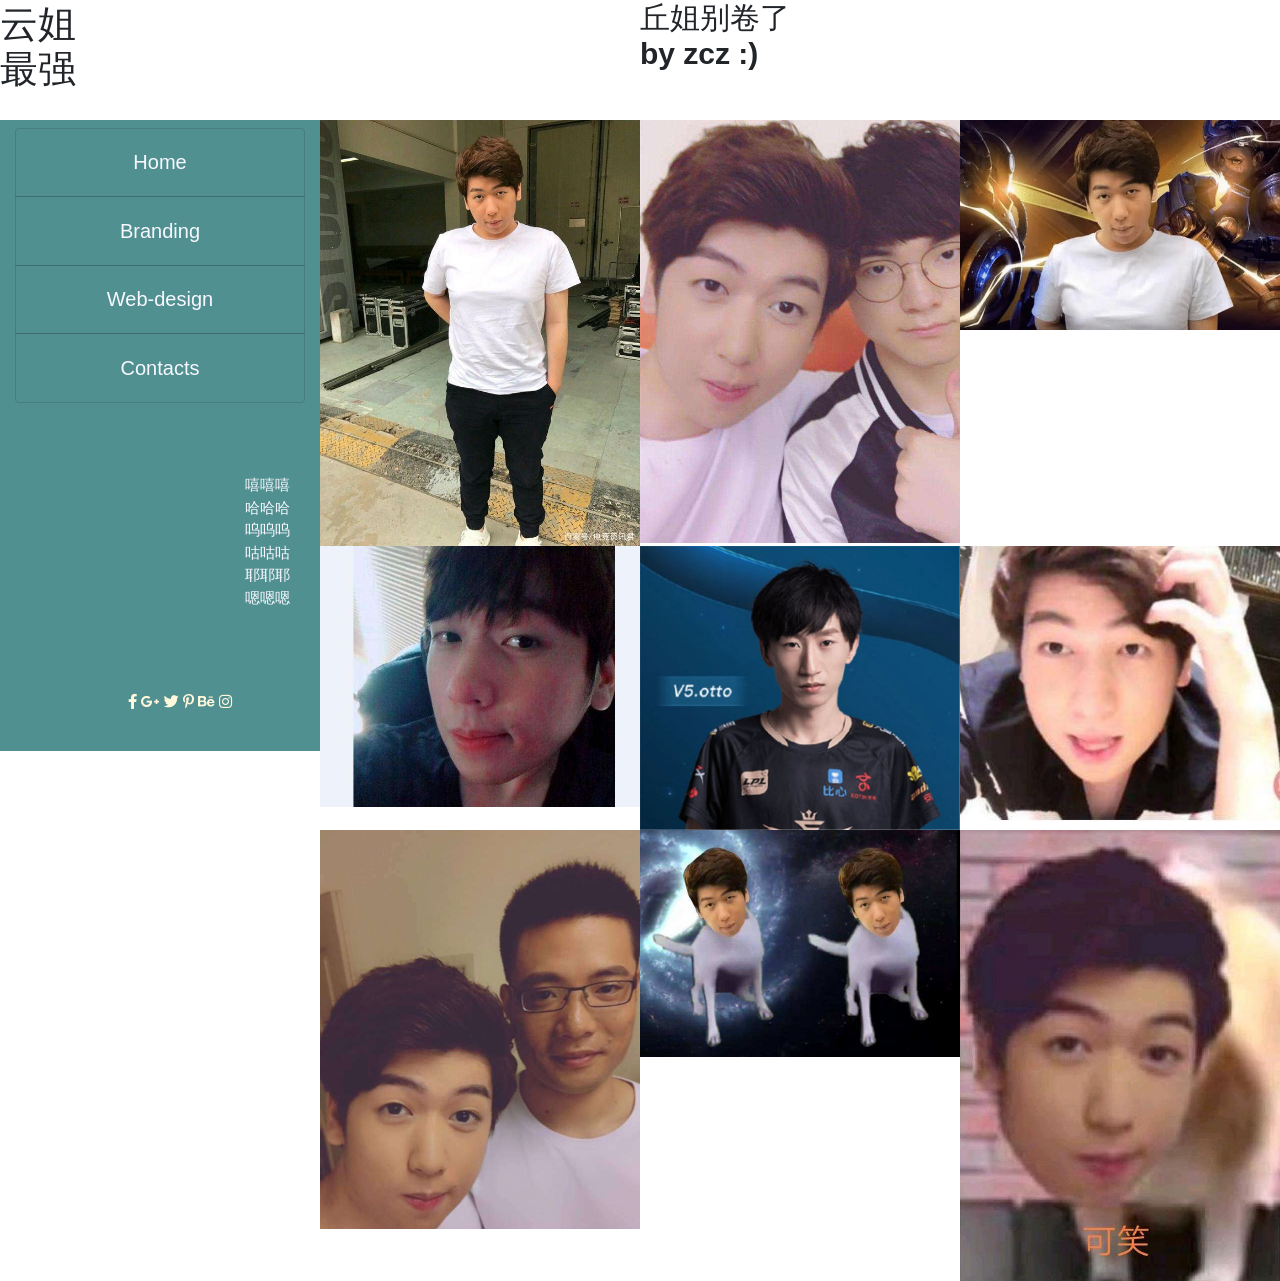
==== index.html @ 4273ead5 "dd" ====
<!DOCTYPE html>
<html>
  <head>
    <title>Branding</title>
    <meta charset="UTF-8">
    <meta name="viewport" content="width=device-width, initial-scale=1">
    <link rel="stylesheet" href="style.css">
    <link rel="stylesheet" href="https://cdnjs.cloudflare.com/ajax/libs/font-awesome/4.7.0/css/font-awesome.min.css">
    <link rel="stylesheet" href="https://use.fontawesome.com/releases/v5.0.12/css/all.css"
     integrity="sha384-G0fIWCsCzJIMAVNQPfjH08cyYaUtMwjJwqiRKxxE/rx96Uroj1BtIQ6MLJuheaO9" crossorigin="anonymous">
     <link href="https://fonts.googleapis.com/css?family=Lato" rel="stylesheet">
     <link rel="stylesheet" href="https://www.w3schools.com/w3css/4/w3.css">
     <link rel="stylesheet" href="https://maxcdn.bootstrapcdn.com/bootstrap/4.1.3/css/bootstrap.min.css">
    <script src="https://ajax.googleapis.com/ajax/libs/jquery/3.3.1/jquery.min.js"></script>
    <script src="https://cdnjs.cloudflare.com/ajax/libs/popper.js/1.14.3/umd/popper.min.js"></script>
    <script src="https://maxcdn.bootstrapcdn.com/bootstrap/4.1.3/js/bootstrap.min.js"></script>
    </head>
    <body>
      <div class="w3-row">
        <div class="w3-half"><h1 class="text-left"> 云姐 <br>最强</h1></div>
        <div class="w3-half"><h2>丘姐别卷了<br><b>by zcz :)</b></h2></div>
      </div>
      <div class="w3-row">
        <div class="w3-quarter">
          <br>
            <div class="menu">
             <nav class="navbar">
               <ul class="navbar-nav list-group">
                  <li class="nav-item text-center list-group-item">
                      <a class="nav-link" href="#">Home</a>
                  </li>
                  <li class="nav-item text-center list-group-item">
                      <a class="nav-link" href="#">Branding</a>
                  </li>
                  <li class="nav-item text-center list-group-item">
                      <a class="nav-link" href="#">Web-design</a>
                  </li>
                  <li class="nav-item text-center list-group-item">
                      <a class="nav-link" href="#">Contacts</a>
                  </li>
               </ul>
            </nav>
           <ul class="site-links">
             <li class="text-right">
                 <a href="#">嘻嘻嘻</a>
             </li>
             <li class="text-right">
                 <a href="#">哈哈哈</a>
             </li>
             <li class="text-right">
                 <a href="#">呜呜呜</a>
             </li>
             <li class="text-right">
                 <a href="#">咕咕咕</a>
             </li>
             <li class="text-right">
                 <a href="#">耶耶耶</a>
             </li>
             <li class="text-right">
                 <a href="#">嗯嗯嗯</a>
             </li>
           </ul>
           <br>
           <br>
           <br>
           <ul class="social text-center">
             <li> <a href="#"><i class="fab fa-facebook-f"></i></a>
             </li>
             <li> <a href="#"><i class="fab fa-google-plus-g"></i></a>
             </li>
             <li> <a href="#"><i class="fab fa-twitter"></i></a>
             </li>
             <li> <a href="#"><i class="fab fa-pinterest-p"></i></a>
             </li>
             <li> <a href="#"><i class="fab fa-behance"></i></a>
             </li>
             <li> <a href="#"><i class="fab fa-instagram"></i></a>
             </li>
           </ul>
           <br>
         </div>
        </div>
        <div class="w3-rest">
          <br>
             <div class="w3-row">
                 <div class="w3-col s4">
                   <img src="images/1.jpeg">
                 </div>
                 <div class="w3-col s4">
                   <img src="images/2.jpeg">
                 </div>
                 <div class="w3-col s4">
                   <img src="images/3.jpeg">
                 </div>
             </div>
             <div class="w3-row">
                 <div class="w3-col s4">
                   <img src="images/5.jpeg">
                 </div>
                 <div class="w3-col s4 bg">
                    <img src="images/12.jpeg">
                 </div>
                 <div class="w3-col s4">
                   <img src="images/8.jpeg">
                 </div>
             </div>
             <div class="w3-row">
                 <div class="w3-col s4">
                   <img src="images/7.jpeg">
                 </div>
                 <div class="w3-col s4">
                   <img src="images/10.jpeg">
                 </div>
                 <div class="w3-col s4">
                   <img src="images/9.jpeg">
                 </div>
             </div>
        </div>
      </div>
    </body>
  </html>
---- style.css ----
.menu {
  background-color: #519090;
}

.menu .navbar-nav a{
  color: ghostwhite!important;
  font-size: 20px;
}

.nav-item{
  padding: 1%;
}

.navbar-nav{
      width: 100%;
}

h1 {
  font-family: 'Lato', sans-serif!important;
}

.list-group-item{
  background-color: transparent!important;
}

.list-group-item:hover {
  background-color: #82B5B5!important;
  border-radius: 3px;
  color: floralwhite!important;
}

.site-links li {
  display: block;
}

.site-links {
  padding-top: 20%;
}

.site-links a{
  color: ghostwhite;
  padding-right: 30px;
  padding-top: 7%;

}

.site-links a:hover{
  text-decoration: none;
  color:floralwhite;;
}

.social li {
  display: inline;
}

.social li a{
  color: antiquewhite!important;
  text-decoration: underline;
}

.social li a {
  color: cornsilk!important;
}

img{
  width: 100%;
}


.col, .col-1, .col-10, .col-11, .col-12, .col-2, .col-3, .col-4, .col-5, .col-6, .col-7, .col-8, .col-9, .col-auto, .col-lg, .col-lg-1, .col-lg-10, .col-lg-11, .col-lg-12, .col-lg-2, .col-lg-3, .col-lg-4, .col-lg-5, .col-lg-6, .col-lg-7, .col-lg-8, .col-lg-9, .col-lg-auto, .col-md, .col-md-1, .col-md-10, .col-md-11, .col-md-12, .col-md-2, .col-md-3, .col-md-4, .col-md-5, .col-md-6, .col-md-7, .col-md-8, .col-md-9, .col-md-auto, .col-sm, .col-sm-1, .col-sm-10, .col-sm-11, .col-sm-12, .col-sm-2, .col-sm-3, .col-sm-4, .col-sm-5, .col-sm-6, .col-sm-7, .col-sm-8, .col-sm-9, .col-sm-auto, .col-xl, .col-xl-1, .col-xl-10, .col-xl-11, .col-xl-12, .col-xl-2, .col-xl-3, .col-xl-4, .col-xl-5, .col-xl-6, .col-xl-7, .col-xl-8, .col-xl-9, .col-xl-auto {
    position: relative;
    width: 100%;
    min-height: 1px;
    padding-right: 0!important;
    padding-left: 0!important;
  }

.bg{
  background-image: url(images/11.jpeg);
  background-size: cover;
  background-repeat: no-repeat;
}

.text li{
  display: inline;
}
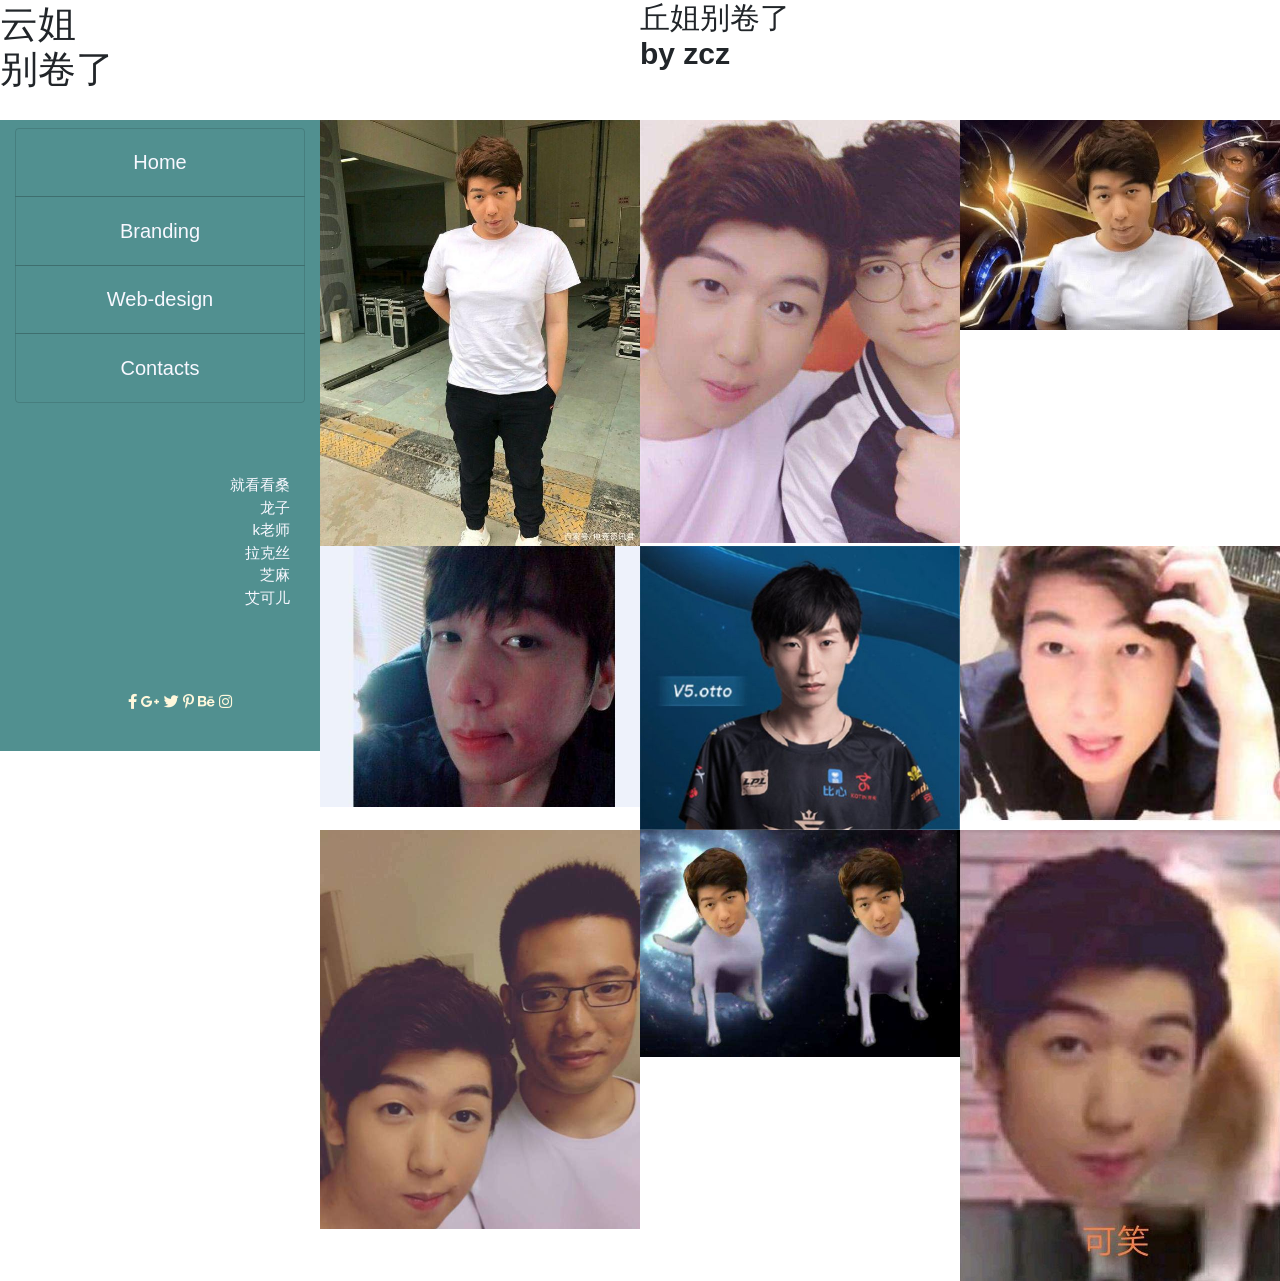
==== commit 0b2f219c: "啊" ====
--- a/index.html
+++ b/index.html
@@ -17,8 +17,8 @@
     </head>
     <body>
       <div class="w3-row">
-        <div class="w3-half"><h1 class="text-left"> 云姐 <br>最强</h1></div>
-        <div class="w3-half"><h2>丘姐别卷了<br><b>by zcz :)</b></h2></div>
+        <div class="w3-half"><h1 class="text-left"> 云姐 <br>别卷了</h1></div>
+        <div class="w3-half"><h2>丘姐别卷了<br><b>by zcz </b></h2></div>
       </div>
       <div class="w3-row">
         <div class="w3-quarter">
@@ -42,22 +42,22 @@
             </nav>
            <ul class="site-links">
              <li class="text-right">
-                 <a href="#">嘻嘻嘻</a>
+                 <a href="https://space.bilibili.com/223236400?from=search&seid=7086170392234577329&spm_id_from=333.337.0.0">就看看桑</a>
              </li>
              <li class="text-right">
-                 <a href="#">哈哈哈</a>
+                 <a href="#">龙子</a>
              </li>
              <li class="text-right">
-                 <a href="#">呜呜呜</a>
+                 <a href="#">k老师</a>
              </li>
              <li class="text-right">
-                 <a href="#">咕咕咕</a>
+                 <a href="#">拉克丝</a>
              </li>
              <li class="text-right">
-                 <a href="#">耶耶耶</a>
+                 <a href="#">芝麻</a>
              </li>
              <li class="text-right">
-                 <a href="#">嗯嗯嗯</a>
+                 <a href="#">艾可儿</a>
              </li>
            </ul>
            <br>
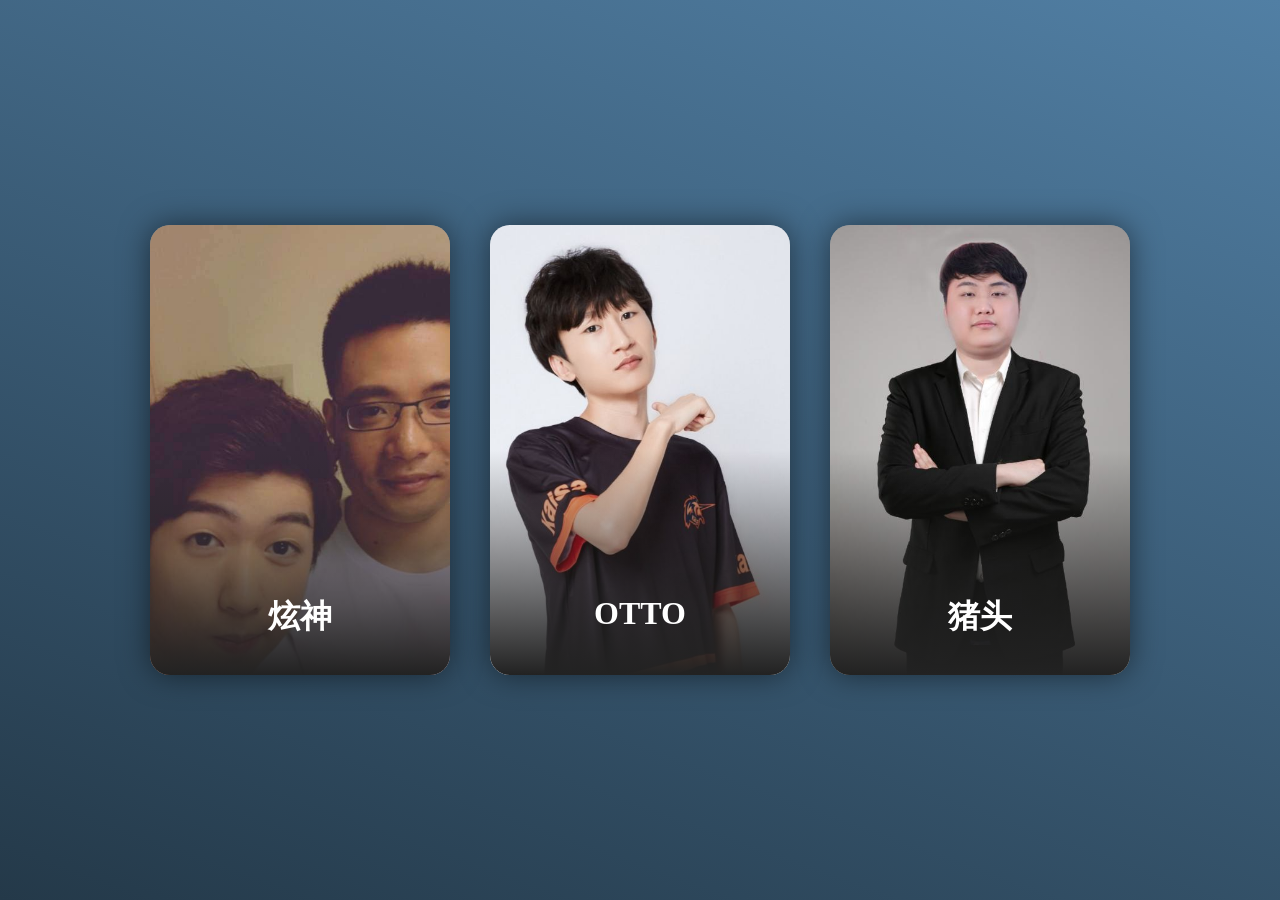
==== commit e19e7f75: "hh" ====
--- a/index.html
+++ b/index.html
@@ -1,121 +1,36 @@
 <!DOCTYPE html>
 <html>
-  <head>
-    <title>Branding</title>
-    <meta charset="UTF-8">
-    <meta name="viewport" content="width=device-width, initial-scale=1">
-    <link rel="stylesheet" href="style.css">
-    <link rel="stylesheet" href="https://cdnjs.cloudflare.com/ajax/libs/font-awesome/4.7.0/css/font-awesome.min.css">
-    <link rel="stylesheet" href="https://use.fontawesome.com/releases/v5.0.12/css/all.css"
-     integrity="sha384-G0fIWCsCzJIMAVNQPfjH08cyYaUtMwjJwqiRKxxE/rx96Uroj1BtIQ6MLJuheaO9" crossorigin="anonymous">
-     <link href="https://fonts.googleapis.com/css?family=Lato" rel="stylesheet">
-     <link rel="stylesheet" href="https://www.w3schools.com/w3css/4/w3.css">
-     <link rel="stylesheet" href="https://maxcdn.bootstrapcdn.com/bootstrap/4.1.3/css/bootstrap.min.css">
-    <script src="https://ajax.googleapis.com/ajax/libs/jquery/3.3.1/jquery.min.js"></script>
-    <script src="https://cdnjs.cloudflare.com/ajax/libs/popper.js/1.14.3/umd/popper.min.js"></script>
-    <script src="https://maxcdn.bootstrapcdn.com/bootstrap/4.1.3/js/bootstrap.min.js"></script>
-    </head>
-    <body>
-      <div class="w3-row">
-        <div class="w3-half"><h1 class="text-left"> 云姐 <br>别卷了</h1></div>
-        <div class="w3-half"><h2>丘姐别卷了<br><b>by zcz </b></h2></div>
-      </div>
-      <div class="w3-row">
-        <div class="w3-quarter">
-          <br>
-            <div class="menu">
-             <nav class="navbar">
-               <ul class="navbar-nav list-group">
-                  <li class="nav-item text-center list-group-item">
-                      <a class="nav-link" href="#">Home</a>
-                  </li>
-                  <li class="nav-item text-center list-group-item">
-                      <a class="nav-link" href="#">Branding</a>
-                  </li>
-                  <li class="nav-item text-center list-group-item">
-                      <a class="nav-link" href="#">Web-design</a>
-                  </li>
-                  <li class="nav-item text-center list-group-item">
-                      <a class="nav-link" href="#">Contacts</a>
-                  </li>
-               </ul>
-            </nav>
-           <ul class="site-links">
-             <li class="text-right">
-                 <a href="https://space.bilibili.com/223236400?from=search&seid=7086170392234577329&spm_id_from=333.337.0.0">就看看桑</a>
-             </li>
-             <li class="text-right">
-                 <a href="#">龙子</a>
-             </li>
-             <li class="text-right">
-                 <a href="#">k老师</a>
-             </li>
-             <li class="text-right">
-                 <a href="#">拉克丝</a>
-             </li>
-             <li class="text-right">
-                 <a href="#">芝麻</a>
-             </li>
-             <li class="text-right">
-                 <a href="#">艾可儿</a>
-             </li>
-           </ul>
-           <br>
-           <br>
-           <br>
-           <ul class="social text-center">
-             <li> <a href="#"><i class="fab fa-facebook-f"></i></a>
-             </li>
-             <li> <a href="#"><i class="fab fa-google-plus-g"></i></a>
-             </li>
-             <li> <a href="#"><i class="fab fa-twitter"></i></a>
-             </li>
-             <li> <a href="#"><i class="fab fa-pinterest-p"></i></a>
-             </li>
-             <li> <a href="#"><i class="fab fa-behance"></i></a>
-             </li>
-             <li> <a href="#"><i class="fab fa-instagram"></i></a>
-             </li>
-           </ul>
-           <br>
-         </div>
-        </div>
-        <div class="w3-rest">
-          <br>
-             <div class="w3-row">
-                 <div class="w3-col s4">
-                   <img src="images/1.jpeg">
-                 </div>
-                 <div class="w3-col s4">
-                   <img src="images/2.jpeg">
-                 </div>
-                 <div class="w3-col s4">
-                   <img src="images/3.jpeg">
-                 </div>
-             </div>
-             <div class="w3-row">
-                 <div class="w3-col s4">
-                   <img src="images/5.jpeg">
-                 </div>
-                 <div class="w3-col s4 bg">
-                    <img src="images/12.jpeg">
-                 </div>
-                 <div class="w3-col s4">
-                   <img src="images/8.jpeg">
-                 </div>
-             </div>
-             <div class="w3-row">
-                 <div class="w3-col s4">
-                   <img src="images/7.jpeg">
-                 </div>
-                 <div class="w3-col s4">
-                   <img src="images/10.jpeg">
-                 </div>
-                 <div class="w3-col s4">
-                   <img src="images/9.jpeg">
-                 </div>
-             </div>
-        </div>
-      </div>
-    </body>
-  </html>
+
+<head>
+    <meta http-equiv="content-type" content="text/html; charset=utf-8">
+    <meta name="viewport" content="width=device-width,initial-scale=1,maximum-scale=1,user-scalable=no">
+
+    <title>人物介绍卡片</title>
+    <link rel="stylesheet" href="css/hhh.css">
+</head>
+
+<body>
+    <div class="card">
+        <div class="photo"><img src="images/xuan.jpeg" alt=""></div>
+        <h1>炫神</h1>
+        <h2>“炫狗”许昊龙</h2>
+        <p>许昊男同，福州十六中毕业</p>
+        <a href="#">了解更多</a>
+    </div>
+    <div class="card">
+        <div class="photo"><img src="images/otto.jpeg" alt=""></div>
+        <h1>OTTO</h1>
+        <h2>“吉吉国王”猴国玉</h2>
+        <p>otto，前lol职业选手，亲🐴爆炸</p>
+        <a href="#">了解更多</a>
+    </div>
+    <div class="card">
+        <div class="photo"><img src="images/zhu.jpeg" alt=""></div>
+        <h1>猪头</h1>
+        <h2>“猪头”腾阳少主</h2>
+        <p>猪猪在哪里呀猪猪在哪里，猪猪在那普陀区的监狱里</p>
+        <a href="#">了解更多</a>
+    </div>
+</body>
+
+</html>
--- a/css/hhh.css
+++ b/css/hhh.css
@@ -0,0 +1,107 @@
+*{
+    /* 初始化 */
+    margin: 0;
+    padding: 0;
+}
+body{
+    /* 100%窗口高度 */
+    height: 100vh;
+    /* 弹性布局 水平+垂直居中 */
+    display: flex;
+    justify-content: center;
+    align-items: center;
+    /* 渐变背景 */
+    background: linear-gradient(200deg,#517fa4,#243949);
+}
+.card{
+    /* 相对定位 */
+    position: relative;
+    width: 300px;
+    height: 450px;
+    margin: 20px;
+    background-color: #758a99;
+    border-radius: 20px;
+    /* 溢出隐藏 */
+    overflow: hidden;
+    /* 弹性布局 */
+    display: flex;
+    /* 元素纵向排列 */
+    flex-direction: column;
+    /* 居中 */
+    align-items: center;
+    color: #fff;
+    /* 阴影 */
+    box-shadow: 0 0 30px rgba(0,0,0,0.5);
+    /* 不让其被挤压 */
+    flex-shrink: 0;
+}
+.card .photo img{
+    width: 100%;
+    height: 100%;
+    /* 保持原有尺寸比例，裁切长边 */
+    object-fit: cover;
+}
+/* 默认大图 */
+.card .photo{
+    /* 绝对定位 */
+    position: absolute;
+    top: 0;
+    width: 100%;
+    height: 100%;
+    border-radius: 0%;
+    overflow: hidden;
+    /* 动画过渡 */
+    transition: 0.5s;
+}
+/* 鼠标移入变小图 */
+.card:hover .photo{
+    top: 30px;
+    width: 120px;
+    height: 120px;
+    border-radius: 50%;
+    box-shadow: 0 0 20px rgba(0,0,0,0.8);
+}
+/* 这里加个黑色到透明的渐变背景，可以更好的看清楚名字 */
+.card .photo::before{
+    content: "";
+    position: absolute;
+    width: 100%;
+    height: 100%;
+    background: linear-gradient(to bottom,transparent 50%,#222);
+}
+.card h1{
+    position: absolute;
+    top: 370px;
+    transition: 0.5s;
+}
+.card:hover h1{
+    top: 170px;
+}
+.card h2{
+    margin-top: 220px;
+    width: 80%;
+    border-bottom: 1px solid rgba(255,255,255,0.3);
+    font-size: 20px;
+    text-align: center;
+    margin-bottom: 20px;
+    padding-bottom: 20px;
+}
+.card p{
+    width: 90%;
+    text-indent: 32px;
+    font-size: 16px;
+    margin-bottom: 15px;
+    line-height: 30px;
+}
+.card a{
+    font-size: 14px;
+    color: rgba(255,255,255,0.8);
+    text-decoration: none;
+    border: 1px solid rgba(255,255,255,0.5);
+    padding: 8px 32px;
+    border-radius: 8px;
+}
+.card a:hover{
+    color: #fff;
+    background-color: rgba(255,255,255,0.2);
+}
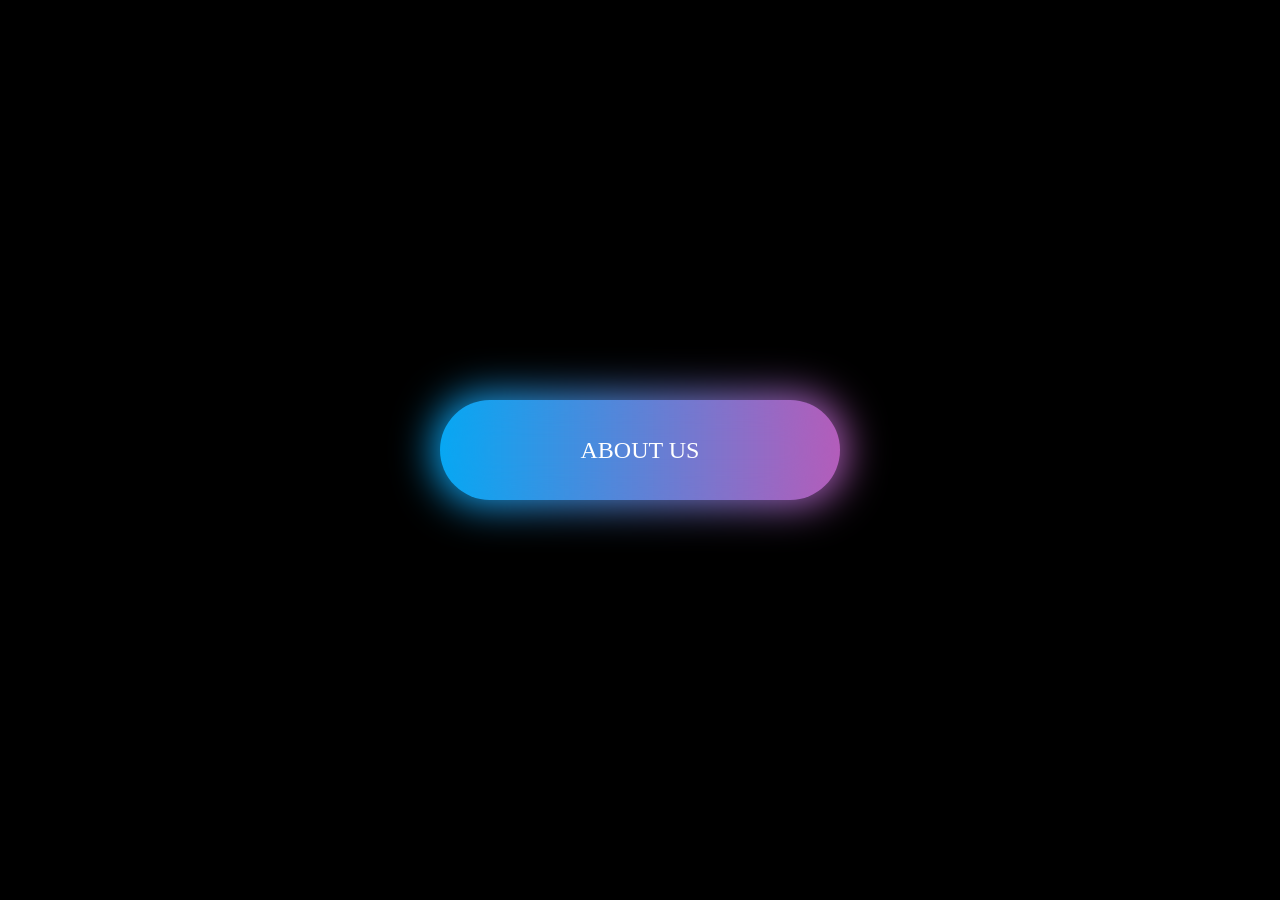
==== commit f5d91584: "哈哈" ====
--- a/index.html
+++ b/index.html
@@ -1,36 +1,16 @@
-<!DOCTYPE html>
-<html>
-
-<head>
-    <meta http-equiv="content-type" content="text/html; charset=utf-8">
-    <meta name="viewport" content="width=device-width,initial-scale=1,maximum-scale=1,user-scalable=no">
-
-    <title>人物介绍卡片</title>
-    <link rel="stylesheet" href="css/hhh.css">
-</head>
-
-<body>
-    <div class="card">
-        <div class="photo"><img src="images/xuan.jpeg" alt=""></div>
-        <h1>炫神</h1>
-        <h2>“炫狗”许昊龙</h2>
-        <p>许昊男同，福州十六中毕业</p>
-        <a href="#">了解更多</a>
-    </div>
-    <div class="card">
-        <div class="photo"><img src="images/otto.jpeg" alt=""></div>
-        <h1>OTTO</h1>
-        <h2>“吉吉国王”猴国玉</h2>
-        <p>otto，前lol职业选手，亲🐴爆炸</p>
-        <a href="#">了解更多</a>
-    </div>
-    <div class="card">
-        <div class="photo"><img src="images/zhu.jpeg" alt=""></div>
-        <h1>猪头</h1>
-        <h2>“猪头”腾阳少主</h2>
-        <p>猪猪在哪里呀猪猪在哪里，猪猪在那普陀区的监狱里</p>
-        <a href="#">了解更多</a>
-    </div>
-</body>
-
+<!DOCTYPE html>
+<html>
+
+<head>
+    <meta http-equiv="content-type" content="text/html; charset=utf-8">
+    <meta name="viewport" content="width=device-width,initial-scale=1,maximum-scale=1,user-scalable=no">
+
+    <title>欢迎访问</title>
+    <link rel="stylesheet" href="/css/button.css">
+</head>
+
+<body>
+    <a href="/about.html">about us</a>
+</body>
+
 </html>
--- a/css/button.css
+++ b/css/button.css
@@ -0,0 +1,67 @@
+*{
+    /* 初始化 取消页面的内外边距 */
+    margin: 0;
+    padding: 0;
+}
+body{
+    /* 弹性布局 让页面元素水平、垂直居中 */
+    display: flex;
+    justify-content: center;
+    align-items: center;
+    /* 设置body高度为100%窗口高度 */
+    height: 100vh;
+    background: #000;
+}
+a{
+    /* 相对定位 */
+    position: relative;
+    width: 400px;
+    height: 100px;
+    line-height: 100px;
+    text-align: center;
+    text-decoration: none;
+    text-transform: uppercase;
+    font-size: 24px;
+    color: #fff;
+    /* 渐变背景 */
+    background: linear-gradient(to right,#03a9f4,#f441a5,#ffeb3b,#09a8f4);
+    /* 背景渐变色大小 */
+    background-size: 400%;
+    /* 圆角 */
+    border-radius: 50px;
+    z-index: 1;
+}
+/* 发光效果 */
+a::before{
+    content: "";
+    position: absolute;
+    top: -5px;
+    left: -5px;
+    bottom: -5px;
+    right: -5px;
+    /* 渐变背景 */
+    background: linear-gradient(to right,#03a9f4,#f441a5,#ffeb3b,#09a8f4);
+    /* 背景渐变色大小 */
+    background-size: 400%;
+    /* 圆角 */
+    border-radius: 50px;
+    /* 位于按钮之下 */
+    z-index: -1;
+    /* 设置模糊度 显示发光效果 */
+    filter: blur(20px);
+}
+/* 鼠标移入执行动画 */
+a:hover{
+    /* 动画：名称 时间 infinite是无限次播放 */
+    animation: streamer 8s infinite;
+}
+a:hover::before{
+    animation: streamer 8s infinite;
+}
+/* 接下来定义动画 */
+@keyframes streamer{
+    100%{
+        /* 背景位置 */
+        background-position: -400% 0;
+    }
+}
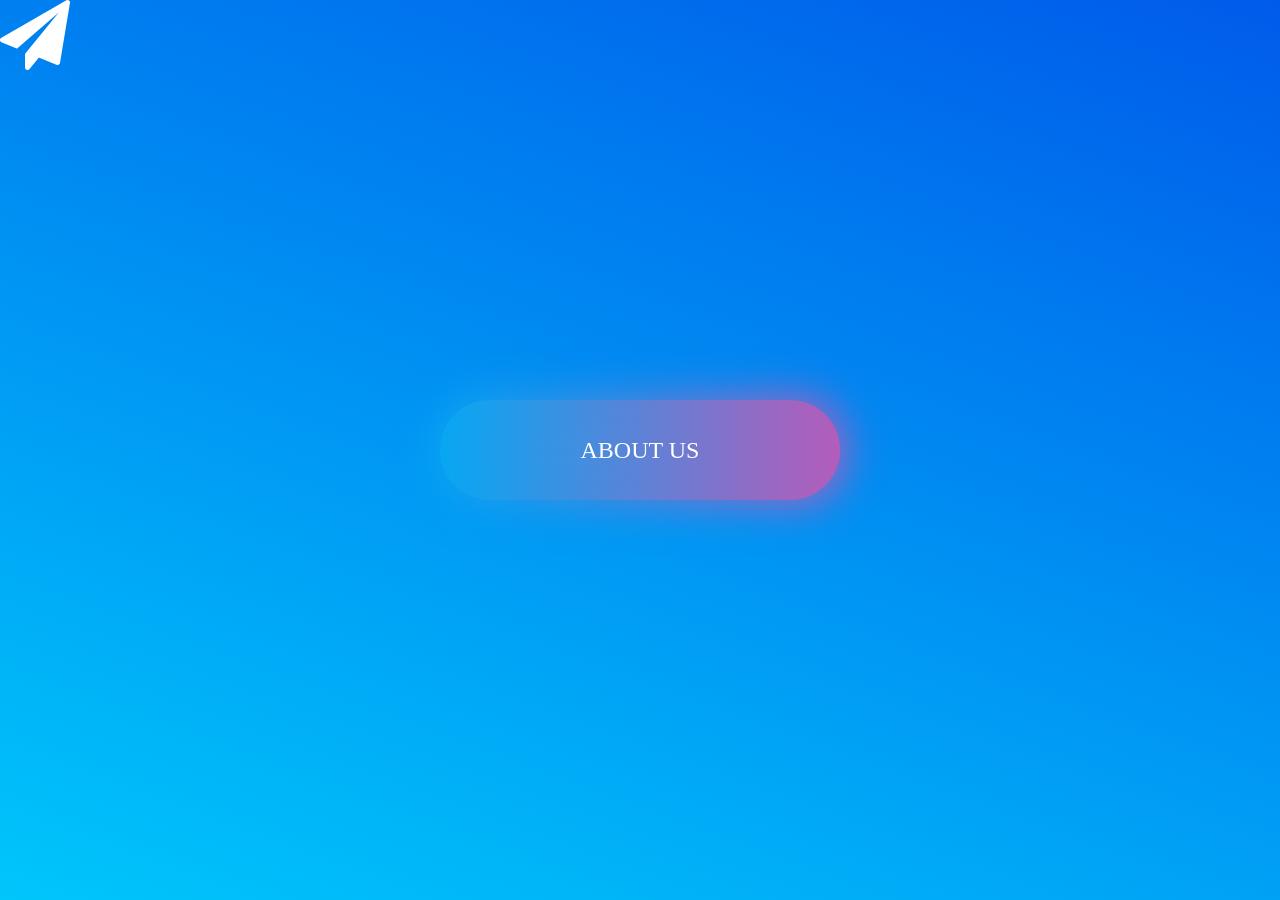
==== commit b1c58b56: "hh" ====
--- a/index.html
+++ b/index.html
@@ -6,11 +6,44 @@
     <meta name="viewport" content="width=device-width,initial-scale=1,maximum-scale=1,user-scalable=no">
 
     <title>欢迎访问</title>
-    <link rel="stylesheet" href="/css/button.css">
+
+    <link href="https://cdn.bootcdn.net/ajax/libs/font-awesome/4.7.0/css/font-awesome.min.css" rel="stylesheet">
+    <link rel="stylesheet" href="css/button.css">
+    <link rel="stylesheet" href="css/plane.css">
+
 </head>
 
 <body>
-    <a href="/about.html">about us</a>
+
+    <div id="plane">
+        <i class="fa fa-paper-plane" aria-hidden="true"></i>
+    </div>
+    <script>
+        let plane = document.getElementById('plane');
+        let deg = 0, ex = 0, ey = 0, vx = 0, vy = 0, count = 0;
+        window.addEventListener('mousemove', (e) => {
+            ex = e.x - plane.offsetLeft - plane.clientWidth / 2;
+            ey = e.y - plane.offsetTop - plane.clientHeight / 2;
+            deg = 360 * Math.atan(ey / ex) / (2 * Math.PI) + 45;
+            if (ex < 0) {
+                deg += 180;
+            }
+            count = 0;
+        })
+        function draw() {
+            plane.style.transform = 'rotate(' + deg + 'deg)';
+            if (count < 100) {
+                vx += ex / 100;
+                vy += ey / 100;
+            }
+            plane.style.left = vx + 'px';
+            plane.style.top = vy + 'px';
+            count++;
+        }
+        setInterval(draw, 1);
+    </script>
+
+    <a href="about.html">about us</a>
 </body>
 
 </html>
--- a/css/plane.css
+++ b/css/plane.css
@@ -0,0 +1,21 @@
+*{
+    /* 初始化 */
+    margin: 0;
+    padding: 0;
+}
+body{
+    /* 100%窗口高度 */
+    height: 100vh;
+    /* 渐变背景 */
+    background: linear-gradient(200deg,#005bea,#00c6fb);
+}
+#plane{
+    color: #fff;
+    font-size: 70px;
+    /* 绝对定位 */
+    position: absolute;
+    /* 弹性布局 水平+垂直居中 */
+    display: flex;
+    justify-content: center;
+    align-items: center;
+}
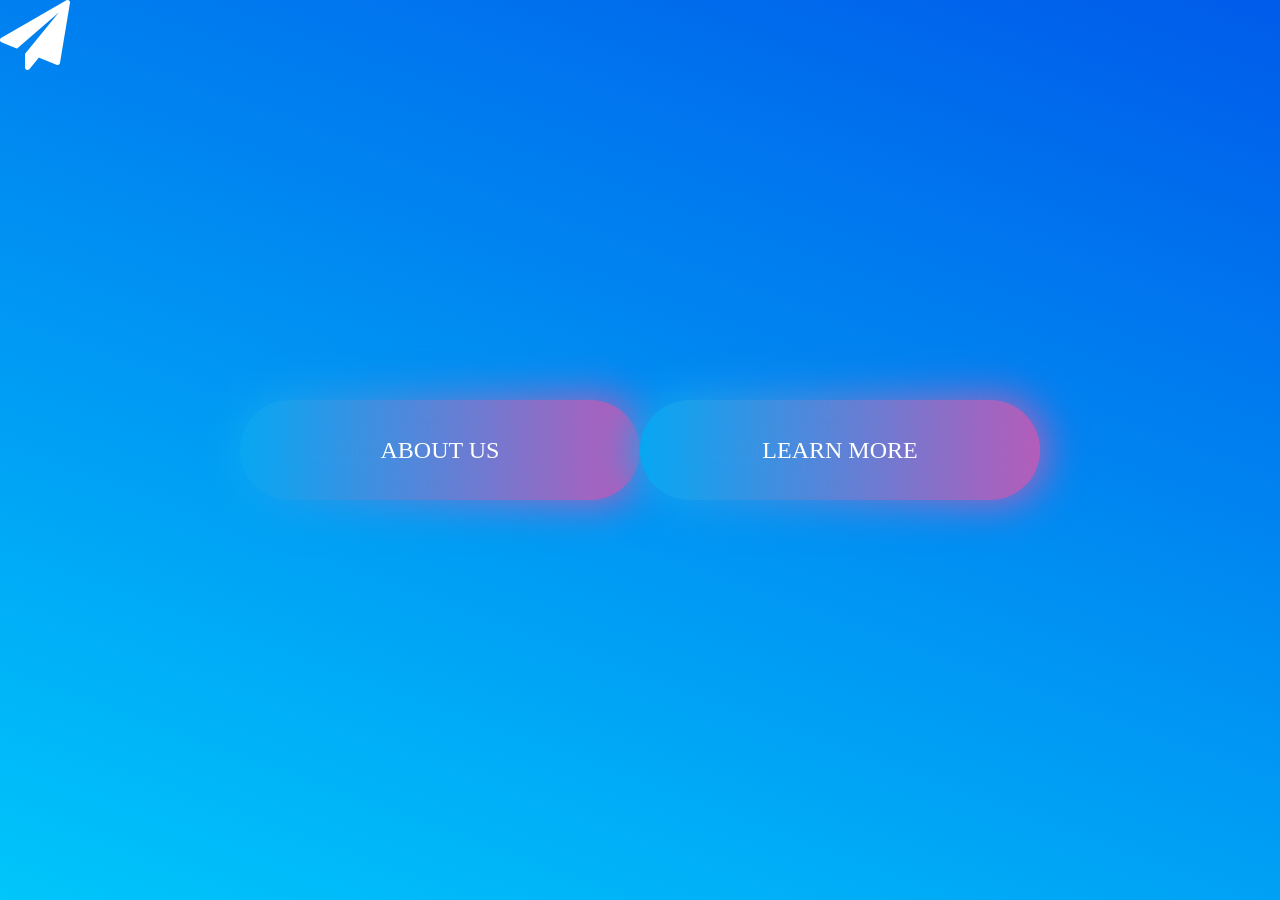
==== commit 12aceb28: "add web index" ====
--- a/index.html
+++ b/index.html
@@ -26,7 +26,7 @@
             ey = e.y - plane.offsetTop - plane.clientHeight / 2;
             deg = 360 * Math.atan(ey / ex) / (2 * Math.PI) + 45;
             if (ex < 0) {
-                deg += 180;
+                deg += 200;
             }
             count = 0;
         })
@@ -44,6 +44,7 @@
     </script>
 
     <a href="about.html">about us</a>
+    <a href="about.html">learn more</a>
 </body>
 
 </html>
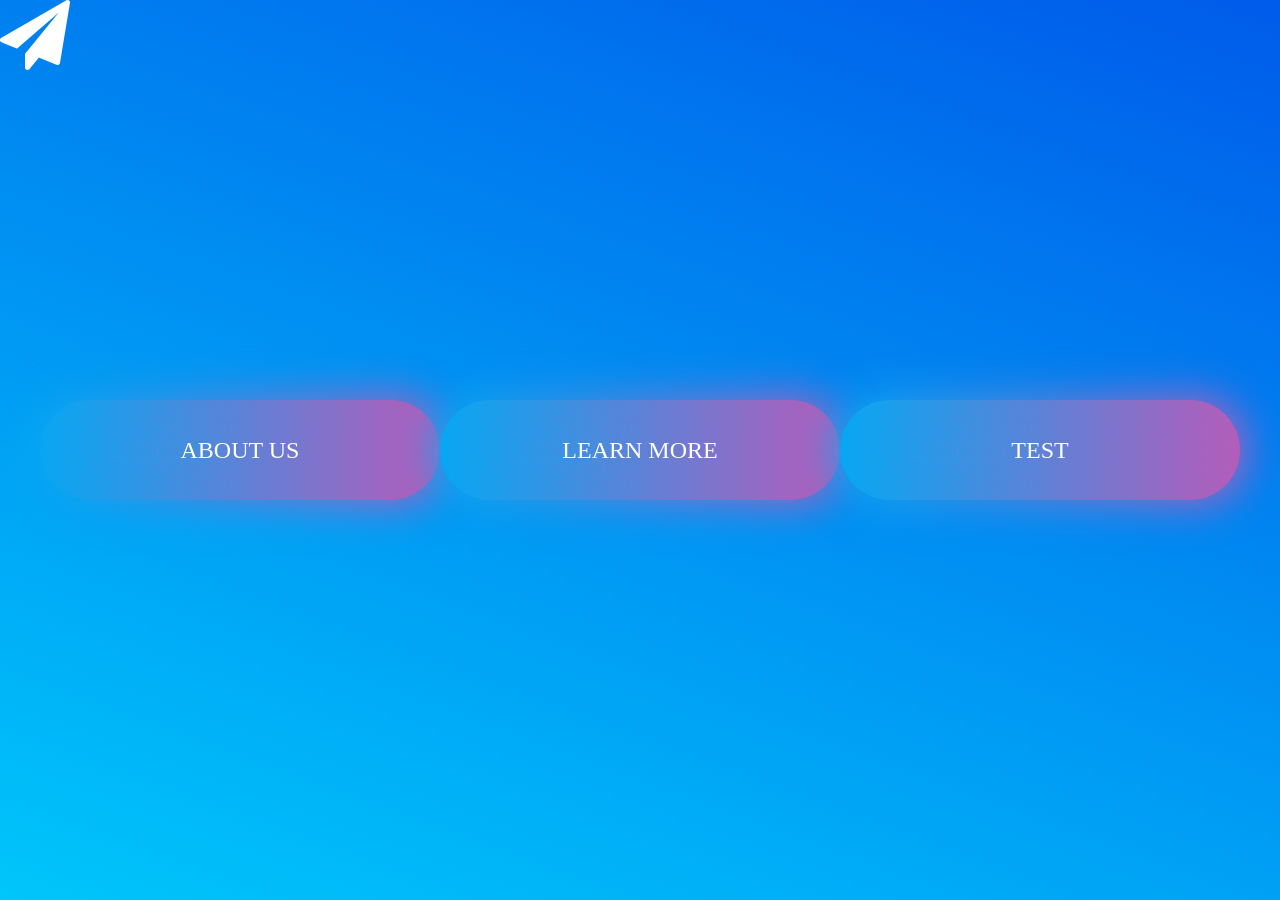
==== commit 8fb0ad07: "test" ====
--- a/index.html
+++ b/index.html
@@ -45,6 +45,7 @@
 
     <a href="about.html">about us</a>
     <a href="about.html">learn more</a>
+    <a href="./test/portfolio-single.html"> test </a>
 </body>
 
 </html>
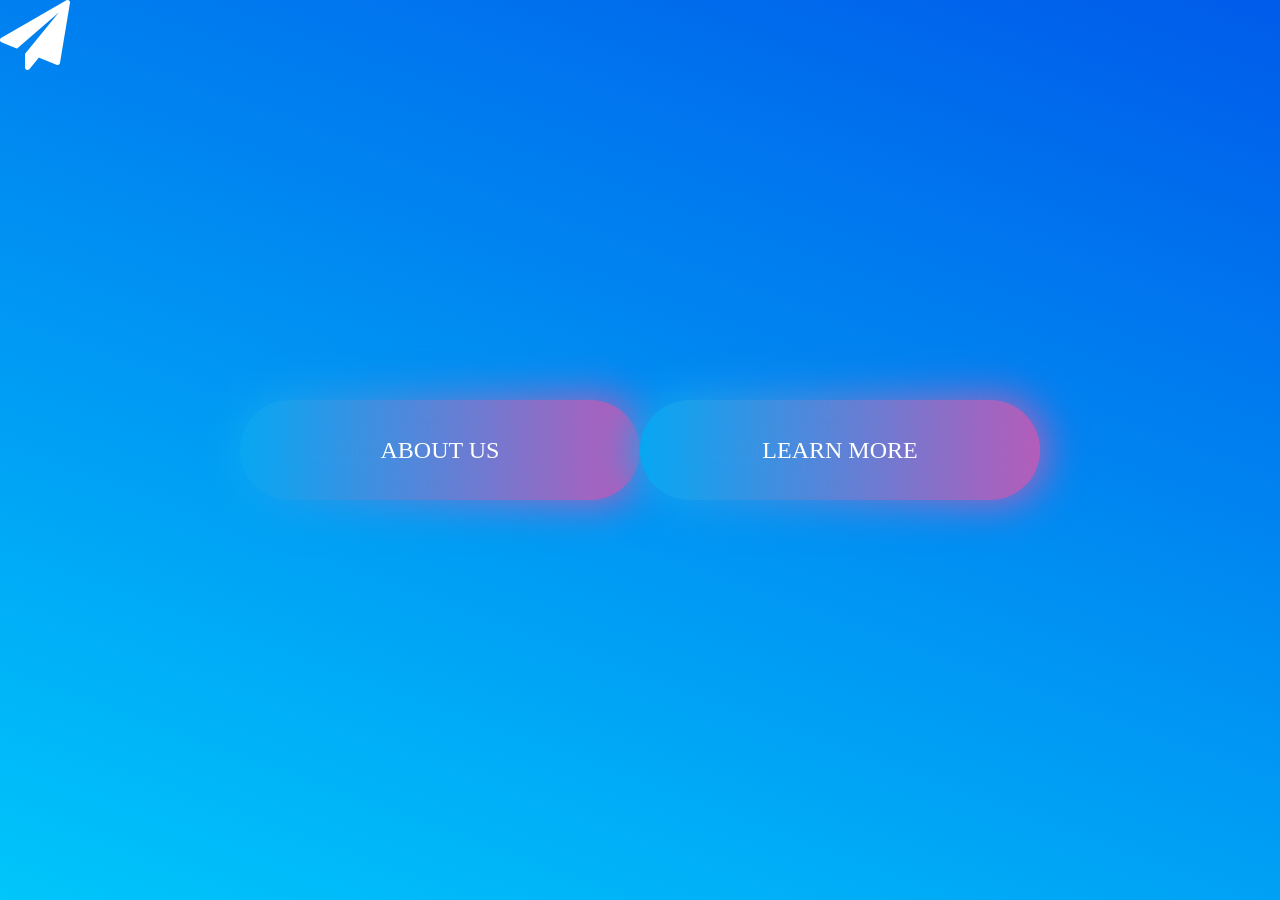
==== commit 6856d4da: "回滚" ====
--- a/index.html
+++ b/index.html
@@ -45,7 +45,6 @@
 
     <a href="about.html">about us</a>
     <a href="about.html">learn more</a>
-    <a href="./test/portfolio-single.html"> test </a>
 </body>
 
 </html>
